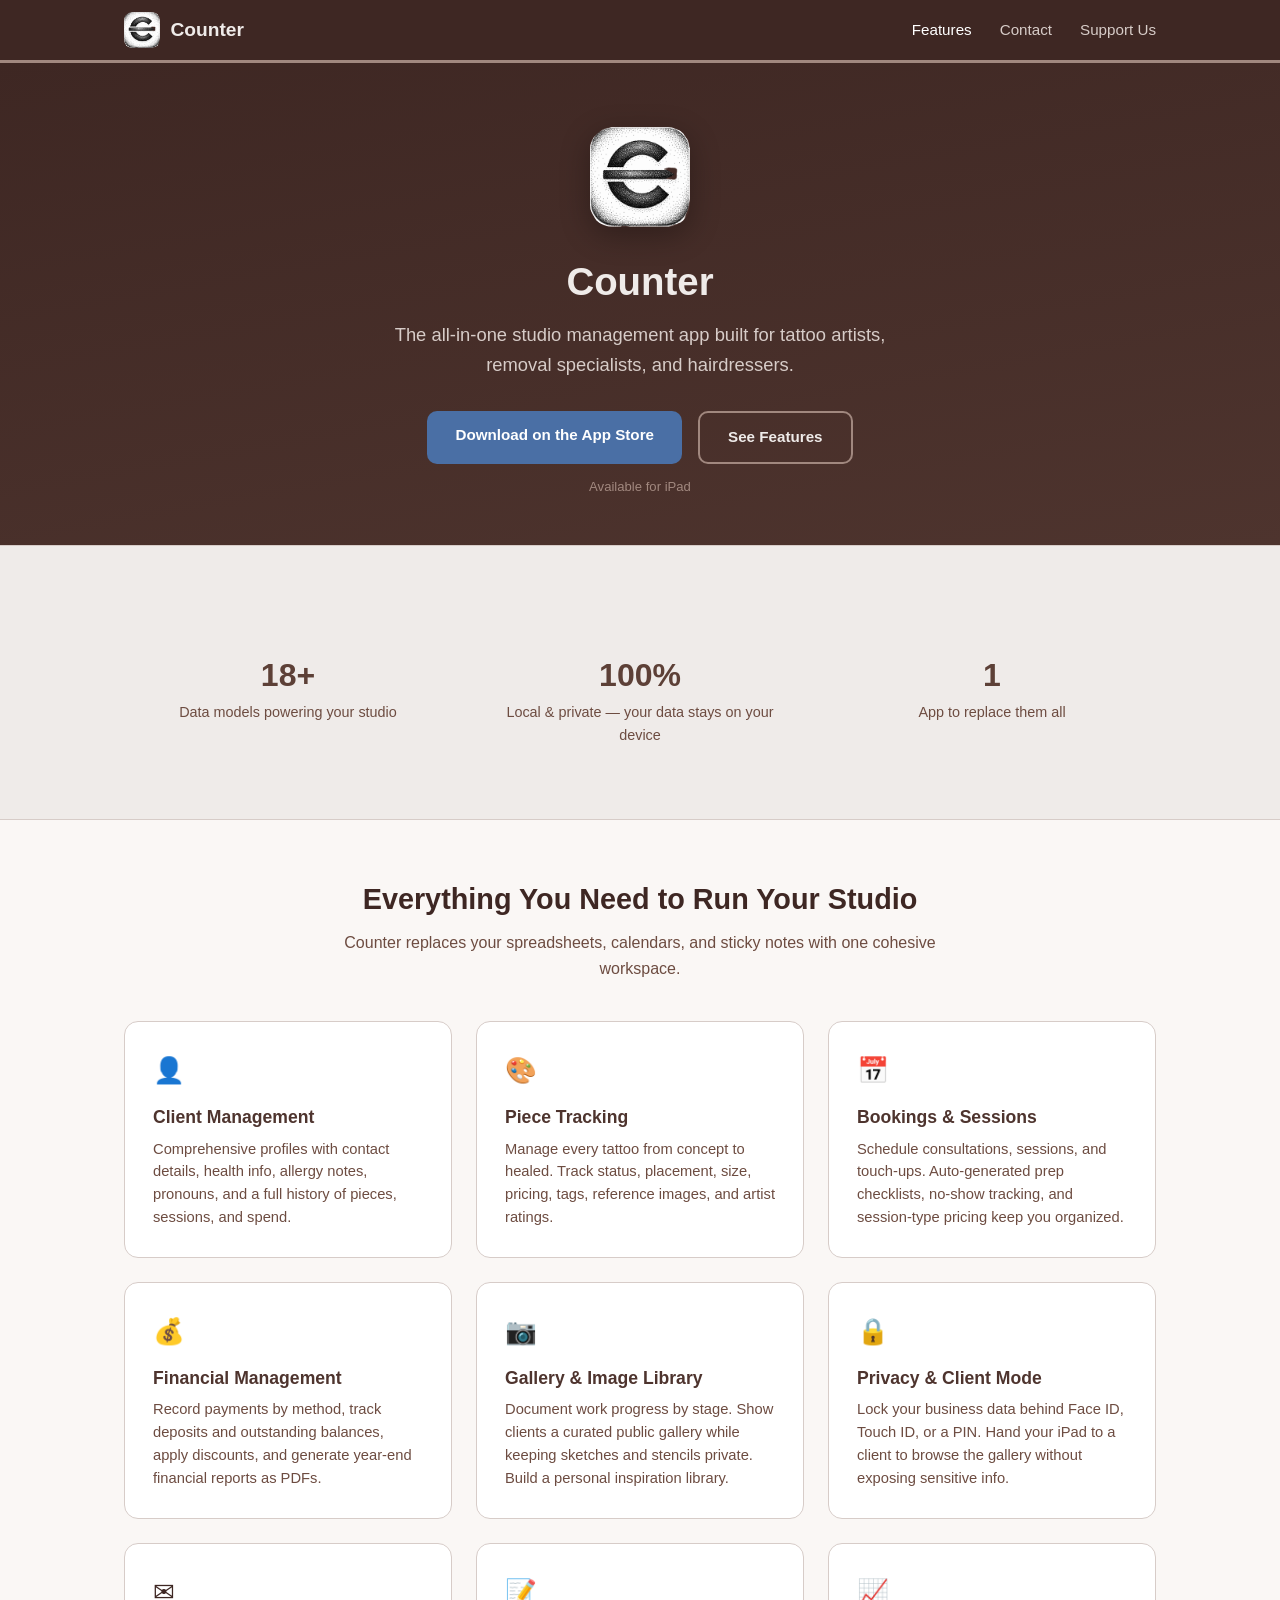
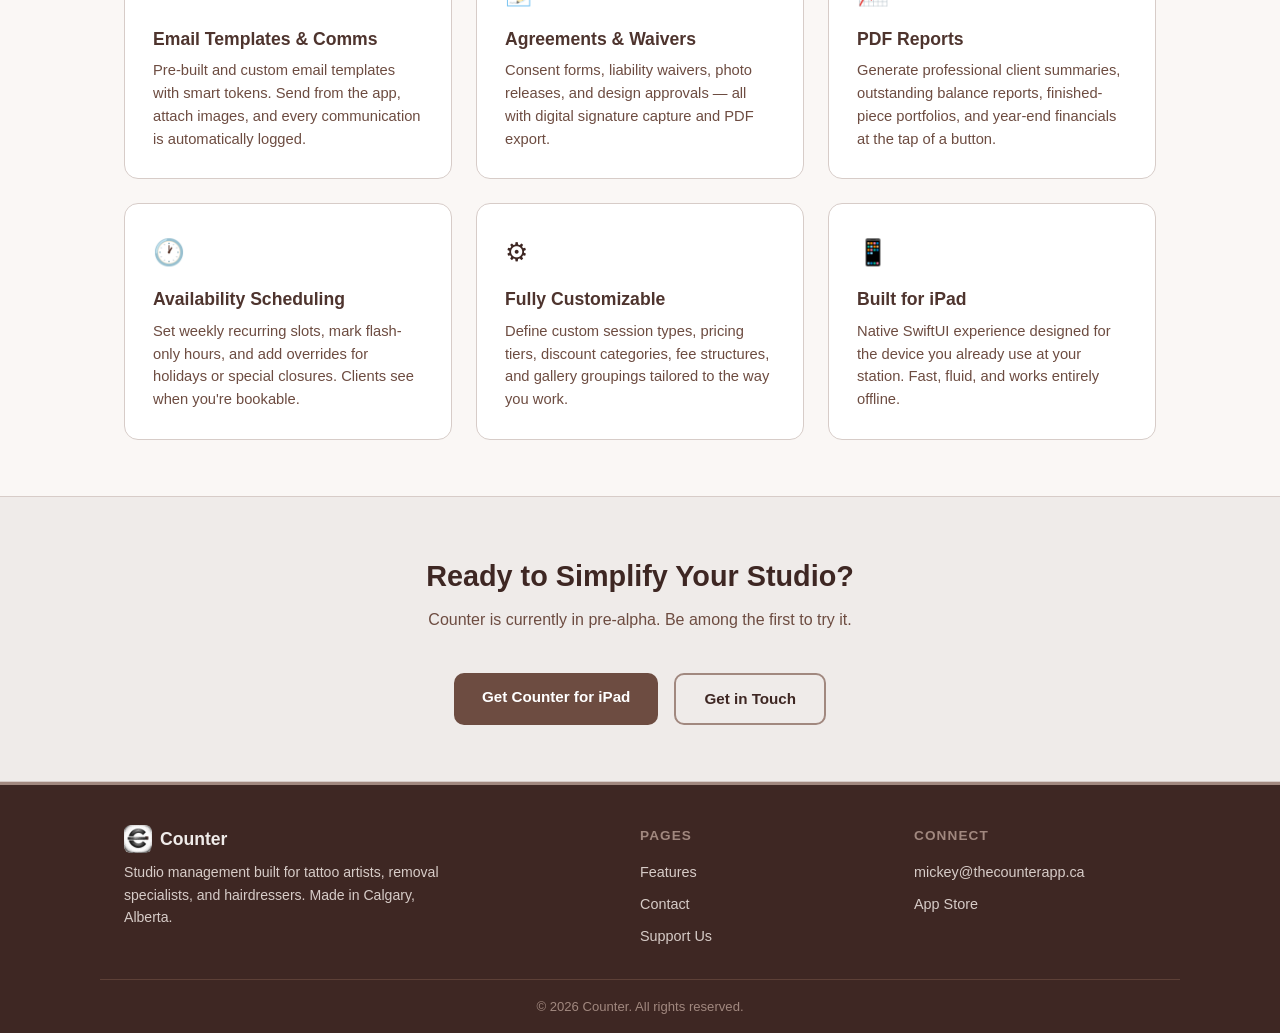
==== docs/index.html @ 28428e03 "Add GitHub Pages site with features, contact, and donate pages Co-Authored-By: Claude Opus 4.6 <nore" ====
<!DOCTYPE html>
<html lang="en">
<head>
  <meta charset="UTF-8">
  <meta name="viewport" content="width=device-width, initial-scale=1.0">
  <title>Counter &mdash; Studio Management for Creative Professionals</title>
  <link rel="icon" href="icon.png" type="image/png">
  <link rel="stylesheet" href="style.css">
</head>
<body>

<!-- ── Nav ── -->
<nav class="site-nav">
  <div class="nav-inner">
    <a href="index.html" class="nav-brand">
      <img src="icon.png" alt="Counter icon"> Counter
    </a>
    <button class="nav-toggle" aria-label="Menu" onclick="document.querySelector('.nav-links').classList.toggle('open')">
      <span></span><span></span><span></span>
    </button>
    <ul class="nav-links">
      <li><a href="index.html" class="active">Features</a></li>
      <li><a href="contact.html">Contact</a></li>
      <li><a href="donate.html">Support Us</a></li>
    </ul>
  </div>
</nav>

<!-- ── Hero ── -->
<header class="hero">
  <img src="icon.png" alt="Counter app icon" class="hero-icon">
  <h1>Counter</h1>
  <p class="tagline">The all-in-one studio management app built for tattoo artists, removal specialists, and hairdressers.</p>
  <div class="hero-buttons">
    <a href="#" class="btn btn-primary" onclick="alert('App Store link coming soon!');return false;">Download on the App&nbsp;Store</a>
    <a href="#features" class="btn btn-outline">See Features</a>
  </div>
  <p style="margin-top:0.75rem;font-size:0.82rem;color:var(--tan);">Available for iPad</p>
</header>

<!-- ── Stats Banner ── -->
<section class="highlight">
  <div class="section">
    <div class="highlight-grid">
      <div class="highlight-item">
        <div class="num">18+</div>
        <div class="label">Data models powering your studio</div>
      </div>
      <div class="highlight-item">
        <div class="num">100%</div>
        <div class="label">Local &amp; private &mdash; your data stays on your device</div>
      </div>
      <div class="highlight-item">
        <div class="num">1</div>
        <div class="label">App to replace them all</div>
      </div>
    </div>
  </div>
</section>

<!-- ── Features ── -->
<section class="section" id="features">
  <h2 class="section-title">Everything You Need to Run Your Studio</h2>
  <p class="section-subtitle">Counter replaces your spreadsheets, calendars, and sticky notes with one cohesive workspace.</p>

  <div class="features-grid">

    <div class="feature-card">
      <div class="icon">&#128100;</div>
      <h3>Client Management</h3>
      <p>Comprehensive profiles with contact details, health info, allergy notes, pronouns, and a full history of pieces, sessions, and spend.</p>
    </div>

    <div class="feature-card">
      <div class="icon">&#127912;</div>
      <h3>Piece Tracking</h3>
      <p>Manage every tattoo from concept to healed. Track status, placement, size, pricing, tags, reference images, and artist ratings.</p>
    </div>

    <div class="feature-card">
      <div class="icon">&#128197;</div>
      <h3>Bookings &amp; Sessions</h3>
      <p>Schedule consultations, sessions, and touch-ups. Auto-generated prep checklists, no-show tracking, and session-type pricing keep you organized.</p>
    </div>

    <div class="feature-card">
      <div class="icon">&#128176;</div>
      <h3>Financial Management</h3>
      <p>Record payments by method, track deposits and outstanding balances, apply discounts, and generate year-end financial reports as PDFs.</p>
    </div>

    <div class="feature-card">
      <div class="icon">&#128247;</div>
      <h3>Gallery &amp; Image Library</h3>
      <p>Document work progress by stage. Show clients a curated public gallery while keeping sketches and stencils private. Build a personal inspiration library.</p>
    </div>

    <div class="feature-card">
      <div class="icon">&#128274;</div>
      <h3>Privacy &amp; Client Mode</h3>
      <p>Lock your business data behind Face ID, Touch ID, or a PIN. Hand your iPad to a client to browse the gallery without exposing sensitive info.</p>
    </div>

    <div class="feature-card">
      <div class="icon">&#9993;</div>
      <h3>Email Templates &amp; Comms</h3>
      <p>Pre-built and custom email templates with smart tokens. Send from the app, attach images, and every communication is automatically logged.</p>
    </div>

    <div class="feature-card">
      <div class="icon">&#128221;</div>
      <h3>Agreements &amp; Waivers</h3>
      <p>Consent forms, liability waivers, photo releases, and design approvals &mdash; all with digital signature capture and PDF export.</p>
    </div>

    <div class="feature-card">
      <div class="icon">&#128200;</div>
      <h3>PDF Reports</h3>
      <p>Generate professional client summaries, outstanding balance reports, finished-piece portfolios, and year-end financials at the tap of a button.</p>
    </div>

    <div class="feature-card">
      <div class="icon">&#128336;</div>
      <h3>Availability Scheduling</h3>
      <p>Set weekly recurring slots, mark flash-only hours, and add overrides for holidays or special closures. Clients see when you're bookable.</p>
    </div>

    <div class="feature-card">
      <div class="icon">&#9881;</div>
      <h3>Fully Customizable</h3>
      <p>Define custom session types, pricing tiers, discount categories, fee structures, and gallery groupings tailored to the way you work.</p>
    </div>

    <div class="feature-card">
      <div class="icon">&#128241;</div>
      <h3>Built for iPad</h3>
      <p>Native SwiftUI experience designed for the device you already use at your station. Fast, fluid, and works entirely offline.</p>
    </div>

  </div>
</section>

<!-- ── CTA ── -->
<section class="highlight">
  <div class="section">
    <h2 class="section-title">Ready to Simplify Your Studio?</h2>
    <p class="section-subtitle">Counter is currently in pre-alpha. Be among the first to try it.</p>
    <div class="hero-buttons">
      <a href="#" class="btn btn-warm" onclick="alert('App Store link coming soon!');return false;">Get Counter for iPad</a>
      <a href="contact.html" class="btn btn-outline" style="color:var(--espresso);border-color:var(--tan);">Get in Touch</a>
    </div>
  </div>
</section>

<!-- ── Footer ── -->
<footer class="site-footer">
  <div class="footer-inner">
    <div>
      <div class="footer-brand"><img src="icon.png" alt="Counter"> Counter</div>
      <p style="font-size:0.88rem;max-width:320px;line-height:1.6;">Studio management built for tattoo artists, removal specialists, and hairdressers. Made in Calgary, Alberta.</p>
    </div>
    <div class="footer-col">
      <h4>Pages</h4>
      <ul>
        <li><a href="index.html">Features</a></li>
        <li><a href="contact.html">Contact</a></li>
        <li><a href="donate.html">Support Us</a></li>
      </ul>
    </div>
    <div class="footer-col">
      <h4>Connect</h4>
      <ul>
        <li><a href="mailto:mickey@thecounterapp.ca">mickey@thecounterapp.ca</a></li>
        <li><a href="#" onclick="alert('App Store link coming soon!');return false;">App Store</a></li>
      </ul>
    </div>
  </div>
  <div class="footer-bottom">
    &copy; 2026 Counter. All rights reserved.
  </div>
</footer>

</body>
</html>
---- docs/style.css ----
/* ── Counter – GitHub Pages Prototype ── */

:root {
  --espresso:   #3E2723;
  --dark-brown: #4E342E;
  --brown:      #5D4037;
  --warm-brown: #6D4C41;
  --tan:        #A1887F;
  --light-tan:  #D7CCC8;
  --cream:      #EFEBE9;
  --off-white:  #FAF7F5;
  --white:      #FFFFFF;
  --accent:     #4A6FA5;   /* muted blue from the icon pencil */
  --accent-hover:#3B5998;
  --text:       #3E2723;
  --text-light: #6D4C41;
}

/* ── Reset & Base ── */
*, *::before, *::after { box-sizing: border-box; margin: 0; padding: 0; }

html { scroll-behavior: smooth; }

body {
  font-family: -apple-system, BlinkMacSystemFont, "Segoe UI", Roboto, Helvetica, Arial, sans-serif;
  color: var(--text);
  background: var(--off-white);
  line-height: 1.6;
  -webkit-font-smoothing: antialiased;
}

img { max-width: 100%; display: block; }
a { color: var(--accent); text-decoration: none; }
a:hover { color: var(--accent-hover); }

/* ── Nav ── */
.site-nav {
  position: sticky;
  top: 0;
  z-index: 100;
  background: var(--espresso);
  border-bottom: 3px solid var(--tan);
}

.nav-inner {
  max-width: 1080px;
  margin: 0 auto;
  display: flex;
  align-items: center;
  justify-content: space-between;
  padding: 0.75rem 1.5rem;
}

.nav-brand {
  display: flex;
  align-items: center;
  gap: 0.65rem;
  color: var(--cream);
  font-weight: 700;
  font-size: 1.2rem;
  text-decoration: none;
}

.nav-brand img {
  width: 36px;
  height: 36px;
  border-radius: 8px;
}

.nav-links {
  display: flex;
  gap: 1.75rem;
  list-style: none;
}

.nav-links a {
  color: var(--light-tan);
  font-size: 0.95rem;
  font-weight: 500;
  transition: color 0.2s;
}

.nav-links a:hover,
.nav-links a.active {
  color: var(--white);
}

/* mobile nav toggle */
.nav-toggle { display: none; background: none; border: none; cursor: pointer; }
.nav-toggle span {
  display: block;
  width: 24px;
  height: 2px;
  background: var(--cream);
  margin: 5px 0;
  transition: 0.3s;
}

@media (max-width: 640px) {
  .nav-toggle { display: block; }
  .nav-links {
    display: none;
    flex-direction: column;
    position: absolute;
    top: 100%;
    left: 0;
    right: 0;
    background: var(--espresso);
    padding: 1rem 1.5rem;
    gap: 1rem;
    border-bottom: 3px solid var(--tan);
  }
  .nav-links.open { display: flex; }
}

/* ── Hero ── */
.hero {
  text-align: center;
  padding: 4rem 1.5rem 3rem;
  background: linear-gradient(170deg, var(--espresso) 0%, var(--dark-brown) 100%);
  color: var(--cream);
}

.hero-icon {
  width: 100px;
  height: 100px;
  border-radius: 22px;
  margin: 0 auto 1.5rem;
  box-shadow: 0 8px 30px rgba(0,0,0,0.3);
}

.hero h1 {
  font-size: 2.4rem;
  font-weight: 800;
  margin-bottom: 0.5rem;
}

.hero .tagline {
  font-size: 1.15rem;
  color: var(--light-tan);
  max-width: 540px;
  margin: 0 auto 2rem;
}

/* ── Buttons ── */
.btn {
  display: inline-block;
  padding: 0.75rem 1.75rem;
  border-radius: 10px;
  font-weight: 600;
  font-size: 0.95rem;
  transition: background 0.2s, transform 0.15s;
  cursor: pointer;
  border: none;
}

.btn:hover { transform: translateY(-1px); }

.btn-primary {
  background: var(--accent);
  color: var(--white);
}
.btn-primary:hover { background: var(--accent-hover); color: var(--white); }

.btn-outline {
  background: transparent;
  color: var(--cream);
  border: 2px solid var(--tan);
}
.btn-outline:hover { background: var(--tan); color: var(--espresso); }

.btn-warm {
  background: var(--warm-brown);
  color: var(--white);
}
.btn-warm:hover { background: var(--brown); color: var(--white); }

.hero-buttons {
  display: flex;
  gap: 1rem;
  justify-content: center;
  flex-wrap: wrap;
}

/* ── Section Containers ── */
.section {
  max-width: 1080px;
  margin: 0 auto;
  padding: 3.5rem 1.5rem;
}

.section-title {
  font-size: 1.8rem;
  font-weight: 700;
  text-align: center;
  margin-bottom: 0.5rem;
  color: var(--espresso);
}

.section-subtitle {
  text-align: center;
  color: var(--text-light);
  margin-bottom: 2.5rem;
  max-width: 600px;
  margin-left: auto;
  margin-right: auto;
}

/* ── Feature Cards ── */
.features-grid {
  display: grid;
  grid-template-columns: repeat(auto-fill, minmax(300px, 1fr));
  gap: 1.5rem;
}

.feature-card {
  background: var(--white);
  border: 1px solid var(--light-tan);
  border-radius: 14px;
  padding: 1.75rem;
  transition: box-shadow 0.2s, transform 0.2s;
}

.feature-card:hover {
  box-shadow: 0 6px 24px rgba(62,39,35,0.1);
  transform: translateY(-2px);
}

.feature-card .icon {
  font-size: 1.6rem;
  margin-bottom: 0.75rem;
}

.feature-card h3 {
  font-size: 1.1rem;
  font-weight: 700;
  margin-bottom: 0.4rem;
  color: var(--dark-brown);
}

.feature-card p {
  font-size: 0.92rem;
  color: var(--text-light);
  line-height: 1.55;
}

/* ── Highlight Banner ── */
.highlight {
  background: var(--cream);
  border-top: 1px solid var(--light-tan);
  border-bottom: 1px solid var(--light-tan);
}

.highlight .section {
  text-align: center;
}

.highlight-grid {
  display: grid;
  grid-template-columns: repeat(auto-fit, minmax(180px, 1fr));
  gap: 1.5rem;
  margin-top: 2rem;
}

.highlight-item {
  padding: 1rem;
}

.highlight-item .num {
  font-size: 2rem;
  font-weight: 800;
  color: var(--brown);
}

.highlight-item .label {
  font-size: 0.9rem;
  color: var(--text-light);
}

/* ── Contact / Form Styles ── */
.contact-layout {
  display: grid;
  grid-template-columns: 1fr 1fr;
  gap: 3rem;
  align-items: start;
}

@media (max-width: 720px) {
  .contact-layout { grid-template-columns: 1fr; }
}

.contact-info h2 {
  font-size: 1.5rem;
  color: var(--espresso);
  margin-bottom: 1rem;
}

.contact-info p {
  color: var(--text-light);
  margin-bottom: 1.5rem;
  line-height: 1.7;
}

.contact-detail {
  display: flex;
  align-items: flex-start;
  gap: 0.75rem;
  margin-bottom: 1.25rem;
}

.contact-detail .cd-icon {
  font-size: 1.2rem;
  flex-shrink: 0;
  margin-top: 0.15rem;
}

.contact-detail .cd-text {
  font-size: 0.95rem;
  color: var(--text);
}

.contact-detail .cd-text a { color: var(--accent); }

.form-card {
  background: var(--white);
  border: 1px solid var(--light-tan);
  border-radius: 14px;
  padding: 2rem;
}

.form-card h3 {
  font-size: 1.2rem;
  margin-bottom: 1.25rem;
  color: var(--espresso);
}

.form-group {
  margin-bottom: 1rem;
}

.form-group label {
  display: block;
  font-size: 0.85rem;
  font-weight: 600;
  color: var(--brown);
  margin-bottom: 0.3rem;
}

.form-group input,
.form-group textarea,
.form-group select {
  width: 100%;
  padding: 0.65rem 0.85rem;
  border: 1px solid var(--light-tan);
  border-radius: 8px;
  font-size: 0.95rem;
  font-family: inherit;
  background: var(--off-white);
  color: var(--text);
  transition: border-color 0.2s;
}

.form-group input:focus,
.form-group textarea:focus,
.form-group select:focus {
  outline: none;
  border-color: var(--tan);
  box-shadow: 0 0 0 3px rgba(161,136,127,0.15);
}

.form-group textarea { resize: vertical; min-height: 100px; }

/* ── Donate Styles ── */
.donate-intro {
  text-align: center;
  max-width: 640px;
  margin: 0 auto 2.5rem;
  color: var(--text-light);
  line-height: 1.7;
}

.donate-tiers {
  display: grid;
  grid-template-columns: repeat(auto-fit, minmax(240px, 1fr));
  gap: 1.5rem;
  margin-bottom: 2.5rem;
}

.tier-card {
  background: var(--white);
  border: 2px solid var(--light-tan);
  border-radius: 14px;
  padding: 2rem;
  text-align: center;
  transition: border-color 0.2s, box-shadow 0.2s;
}

.tier-card:hover {
  border-color: var(--tan);
  box-shadow: 0 6px 24px rgba(62,39,35,0.08);
}

.tier-card.featured {
  border-color: var(--warm-brown);
  position: relative;
}

.tier-card.featured::before {
  content: "Popular";
  position: absolute;
  top: -12px;
  left: 50%;
  transform: translateX(-50%);
  background: var(--warm-brown);
  color: var(--white);
  font-size: 0.75rem;
  font-weight: 700;
  padding: 0.2rem 0.8rem;
  border-radius: 20px;
}

.tier-card .tier-emoji { font-size: 2rem; margin-bottom: 0.5rem; }
.tier-card .tier-name {
  font-weight: 700;
  font-size: 1rem;
  color: var(--dark-brown);
  margin-bottom: 0.25rem;
}
.tier-card .tier-price {
  font-size: 1.8rem;
  font-weight: 800;
  color: var(--espresso);
  margin-bottom: 0.5rem;
}
.tier-card .tier-desc {
  font-size: 0.88rem;
  color: var(--text-light);
  margin-bottom: 1.25rem;
  line-height: 1.5;
}

/* ── Footer ── */
.site-footer {
  background: var(--espresso);
  color: var(--light-tan);
  border-top: 3px solid var(--tan);
}

.footer-inner {
  max-width: 1080px;
  margin: 0 auto;
  padding: 2.5rem 1.5rem 1.5rem;
  display: grid;
  grid-template-columns: 2fr 1fr 1fr;
  gap: 2rem;
}

@media (max-width: 640px) {
  .footer-inner { grid-template-columns: 1fr; }
}

.footer-brand {
  display: flex;
  align-items: center;
  gap: 0.5rem;
  font-weight: 700;
  font-size: 1.1rem;
  color: var(--cream);
  margin-bottom: 0.5rem;
}

.footer-brand img {
  width: 28px;
  height: 28px;
  border-radius: 6px;
}

.footer-col h4 {
  font-size: 0.85rem;
  text-transform: uppercase;
  letter-spacing: 0.08em;
  color: var(--tan);
  margin-bottom: 0.75rem;
}

.footer-col ul { list-style: none; }
.footer-col ul li { margin-bottom: 0.4rem; }
.footer-col ul a {
  color: var(--light-tan);
  font-size: 0.9rem;
  transition: color 0.2s;
}
.footer-col ul a:hover { color: var(--white); }

.footer-bottom {
  max-width: 1080px;
  margin: 0 auto;
  padding: 1rem 1.5rem;
  border-top: 1px solid var(--brown);
  text-align: center;
  font-size: 0.82rem;
  color: var(--tan);
}

/* ── Utility ── */
.text-center { text-align: center; }
.mt-2 { margin-top: 2rem; }
.mb-1 { margin-bottom: 1rem; }
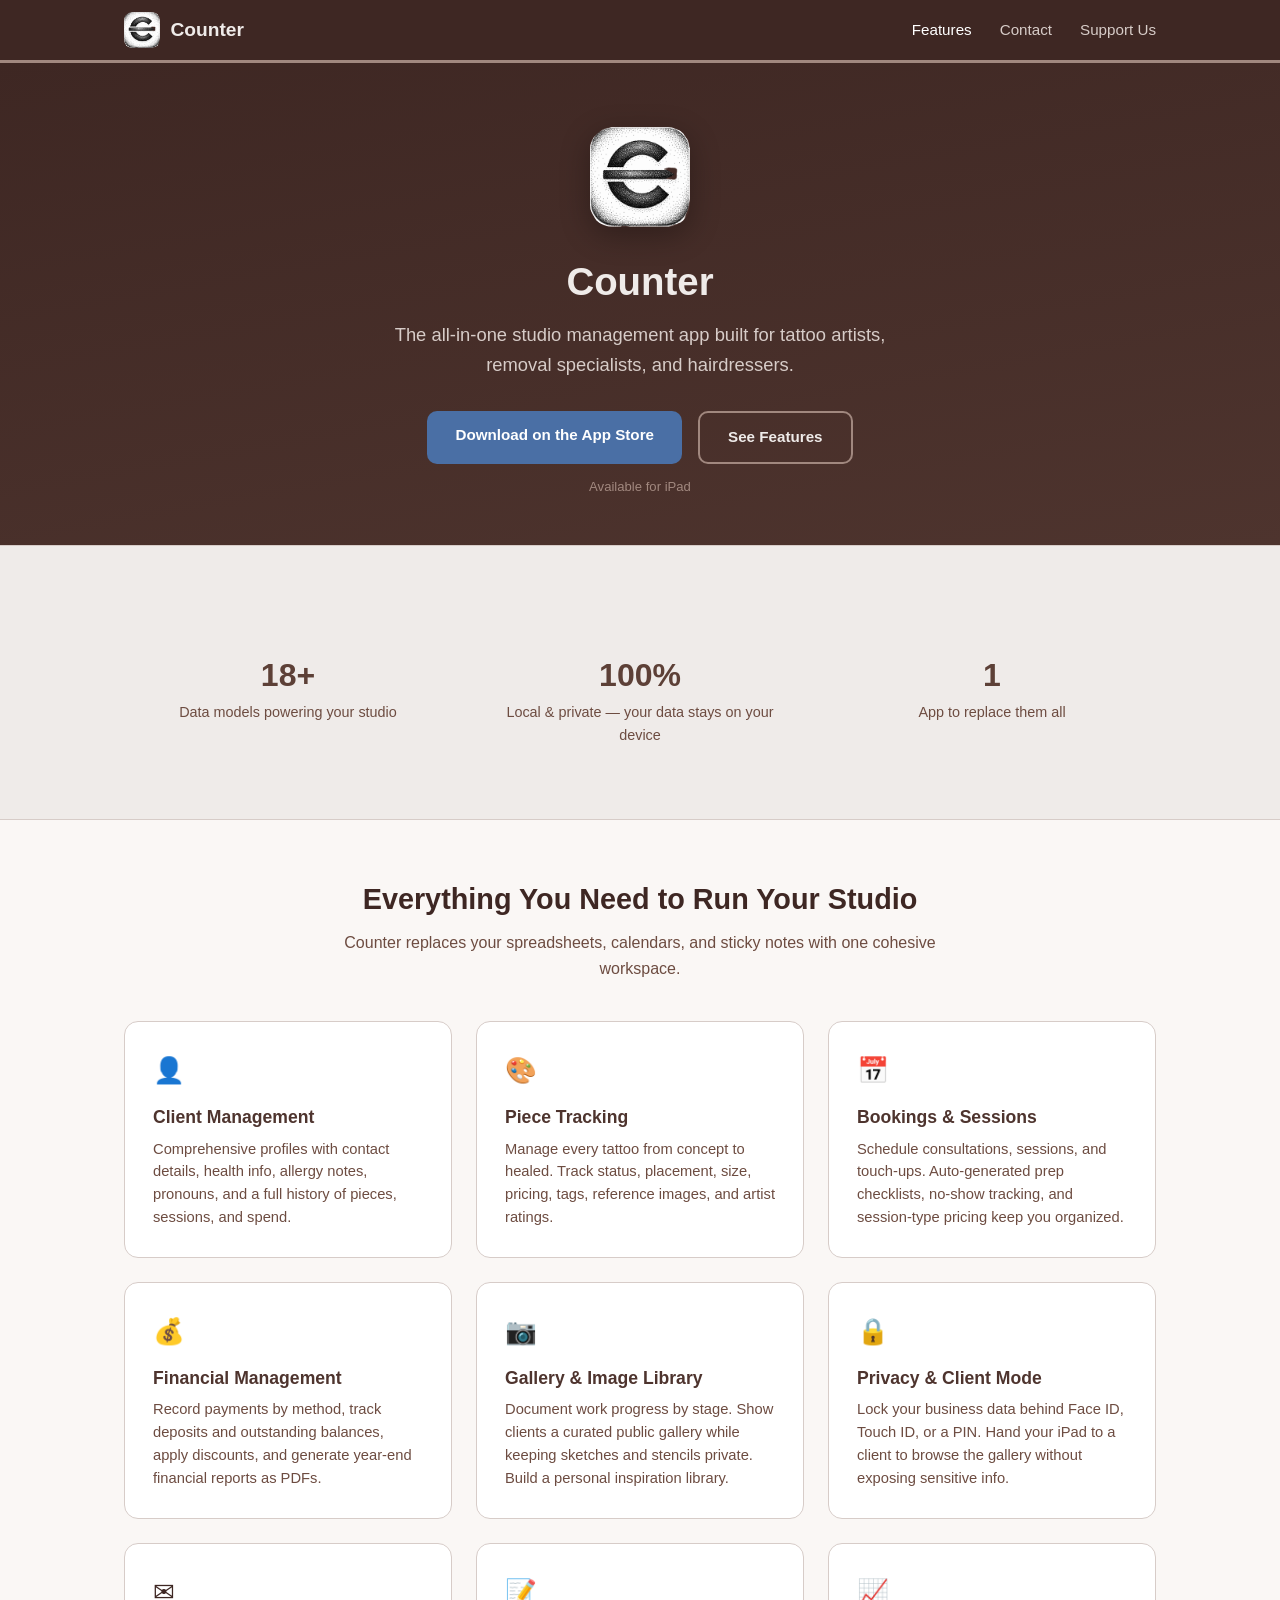
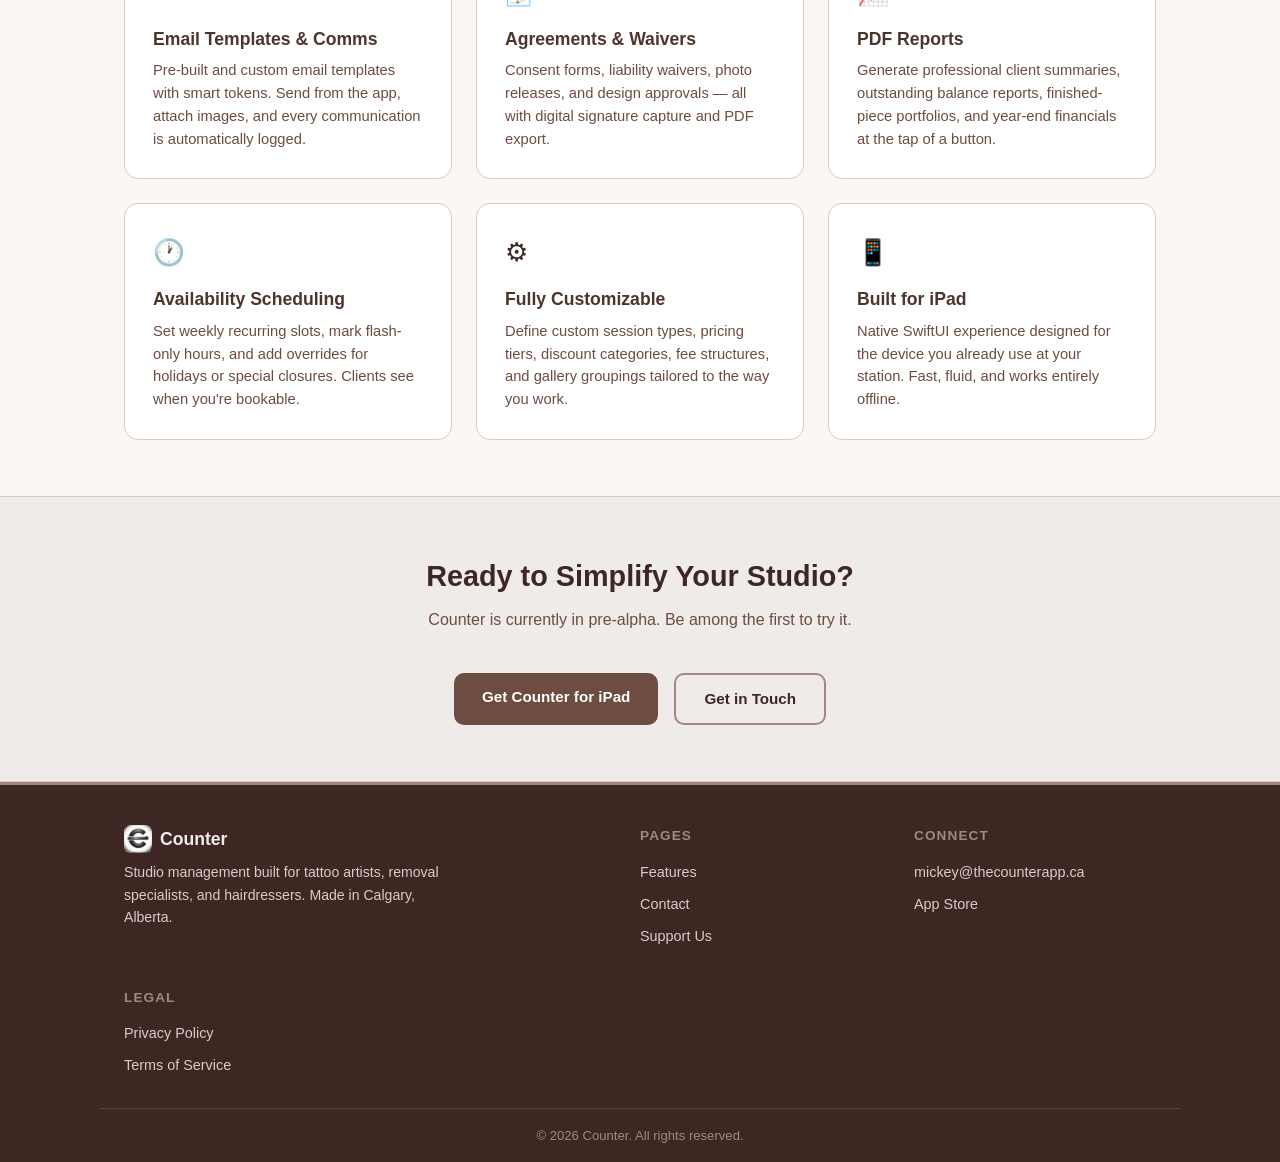
==== commit d371c4aa: "Add Legal footer column to all public pages privacy.html and terms.html already had a Legal footer s" ====
--- a/docs/index.html
+++ b/docs/index.html
@@ -174,6 +174,13 @@
         <li><a href="#" onclick="alert('App Store link coming soon!');return false;">App Store</a></li>
       </ul>
     </div>
+    <div class="footer-col">
+      <h4>Legal</h4>
+      <ul>
+        <li><a href="privacy.html">Privacy Policy</a></li>
+        <li><a href="terms.html">Terms of Service</a></li>
+      </ul>
+    </div>
   </div>
   <div class="footer-bottom">
     &copy; 2026 Counter. All rights reserved.
--- a/docs/style.css
+++ b/docs/style.css
@@ -371,72 +371,113 @@
 .form-group textarea { resize: vertical; min-height: 100px; }
 
 /* ── Donate Styles ── */
-.donate-intro {
-  text-align: center;
-  max-width: 640px;
-  margin: 0 auto 2.5rem;
-  color: var(--text-light);
-  line-height: 1.7;
-}
-
+/* ── Donate Tiers (matches in-app layout) ── */
 .donate-tiers {
-  display: grid;
-  grid-template-columns: repeat(auto-fit, minmax(240px, 1fr));
-  gap: 1.5rem;
-  margin-bottom: 2.5rem;
+  display: flex;
+  flex-direction: column;
+  gap: 1rem;
+  max-width: 620px;
+  margin: 0 auto 2rem;
 }
 
 .tier-card {
   background: var(--white);
-  border: 2px solid var(--light-tan);
-  border-radius: 14px;
-  padding: 2rem;
-  text-align: center;
-  transition: border-color 0.2s, box-shadow 0.2s;
+  border: 1px solid var(--light-tan);
+  border-radius: 16px;
+  padding: 1.25rem 1.5rem;
+  transition: box-shadow 0.2s;
+  box-shadow: 0 2px 8px rgba(0,0,0,0.06);
+  position: relative;
 }
 
 .tier-card:hover {
-  border-color: var(--tan);
-  box-shadow: 0 6px 24px rgba(62,39,35,0.08);
-}
-
-.tier-card.featured {
-  border-color: var(--warm-brown);
-  position: relative;
+  box-shadow: 0 6px 24px rgba(62,39,35,0.1);
 }
 
 .tier-card.featured::before {
   content: "Popular";
   position: absolute;
-  top: -12px;
-  left: 50%;
-  transform: translateX(-50%);
-  background: var(--warm-brown);
+  top: -11px;
+  right: 16px;
+  background: var(--accent);
   color: var(--white);
-  font-size: 0.75rem;
+  font-size: 0.7rem;
   font-weight: 700;
-  padding: 0.2rem 0.8rem;
+  padding: 0.2rem 0.75rem;
   border-radius: 20px;
-}
-
-.tier-card .tier-emoji { font-size: 2rem; margin-bottom: 0.5rem; }
+  letter-spacing: 0.03em;
+}
+
+.tier-header {
+  display: flex;
+  align-items: center;
+  gap: 0.85rem;
+  margin-bottom: 0.75rem;
+}
+
+.tier-icon {
+  width: 44px;
+  height: 44px;
+  border-radius: 10px;
+  display: flex;
+  align-items: center;
+  justify-content: center;
+  font-size: 1.2rem;
+  flex-shrink: 0;
+}
+
 .tier-card .tier-name {
   font-weight: 700;
   font-size: 1rem;
   color: var(--dark-brown);
-  margin-bottom: 0.25rem;
-}
+  line-height: 1.2;
+}
+
+.tier-price-row {
+  display: flex;
+  align-items: baseline;
+  gap: 0.3rem;
+}
+
 .tier-card .tier-price {
-  font-size: 1.8rem;
-  font-weight: 800;
-  color: var(--espresso);
+  font-size: 1rem;
+  font-weight: 600;
+}
+
+.tier-card .tier-freq {
+  font-size: 0.8rem;
+  color: var(--text-light);
+}
+
+.tier-card .tier-desc {
+  font-size: 0.9rem;
+  color: var(--text);
+  opacity: 0.85;
+  line-height: 1.55;
   margin-bottom: 0.5rem;
 }
-.tier-card .tier-desc {
-  font-size: 0.88rem;
+
+.tier-card .tier-footnote {
+  font-size: 0.8rem;
   color: var(--text-light);
-  margin-bottom: 1.25rem;
+  margin-bottom: 0.75rem;
   line-height: 1.5;
+}
+
+.tier-btn-row {
+  display: flex;
+  align-items: center;
+}
+
+.tier-status {
+  font-size: 0.9rem;
+  font-weight: 500;
+  color: var(--text-light);
+}
+
+.tier-btn {
+  width: 100%;
+  text-align: center;
 }
 
 /* ── Footer ── */
@@ -502,6 +543,172 @@
   color: var(--tan);
 }
 
+/* ── Legal Pages (Privacy / Terms) ── */
+.legal {
+  max-width: 760px;
+  margin: 0 auto;
+  padding: 3rem 1.5rem 4rem;
+  color: var(--text);
+}
+
+.legal h1 {
+  font-size: 2rem;
+  font-weight: 800;
+  color: var(--espresso);
+  margin-bottom: 0.4rem;
+}
+
+.legal .legal-meta {
+  color: var(--text-light);
+  font-size: 0.88rem;
+  margin-bottom: 2rem;
+}
+
+.legal h2 {
+  font-size: 1.35rem;
+  font-weight: 700;
+  color: var(--dark-brown);
+  margin: 2.25rem 0 0.6rem;
+  padding-top: 0.5rem;
+  border-top: 1px solid var(--light-tan);
+}
+
+.legal h2:first-of-type { border-top: none; padding-top: 0; }
+
+.legal h3 {
+  font-size: 1.05rem;
+  font-weight: 700;
+  color: var(--brown);
+  margin: 1.5rem 0 0.4rem;
+}
+
+.legal p,
+.legal ul,
+.legal ol {
+  font-size: 0.95rem;
+  line-height: 1.7;
+  margin-bottom: 1rem;
+  color: var(--text);
+}
+
+.legal ul,
+.legal ol {
+  padding-left: 1.4rem;
+}
+
+.legal li { margin-bottom: 0.4rem; }
+
+.legal strong { color: var(--espresso); }
+
+.legal a { color: var(--accent); text-decoration: underline; }
+.legal a:hover { color: var(--accent-hover); }
+
+.legal code {
+  font-family: ui-monospace, SFMono-Regular, Menlo, monospace;
+  font-size: 0.85em;
+  background: var(--cream);
+  padding: 0.1em 0.35em;
+  border-radius: 4px;
+}
+
+.legal hr {
+  border: none;
+  border-top: 1px solid var(--light-tan);
+  margin: 2rem 0;
+}
+
+/* Loud DRAFT banner — must be impossible to miss */
+.draft-banner {
+  background: #FFF4E5;
+  border: 2px solid #C77700;
+  border-left: 6px solid #C77700;
+  border-radius: 10px;
+  padding: 1.25rem 1.5rem;
+  margin-bottom: 2rem;
+  color: #5A3300;
+}
+
+.draft-banner .draft-label {
+  display: inline-block;
+  background: #C77700;
+  color: var(--white);
+  font-weight: 800;
+  font-size: 0.78rem;
+  letter-spacing: 0.08em;
+  text-transform: uppercase;
+  padding: 0.25rem 0.6rem;
+  border-radius: 4px;
+  margin-bottom: 0.6rem;
+}
+
+.draft-banner h2 {
+  border: none;
+  padding: 0;
+  margin: 0 0 0.5rem;
+  font-size: 1.15rem;
+  color: #5A3300;
+}
+
+.draft-banner p {
+  font-size: 0.92rem;
+  margin-bottom: 0.5rem;
+  color: #5A3300;
+}
+
+.draft-banner p:last-child { margin-bottom: 0; }
+
+/* Inline VERIFY / DECIDE flags inside the body copy */
+.legal .flag {
+  display: inline-block;
+  background: #FFF4E5;
+  border: 1px solid #C77700;
+  color: #5A3300;
+  font-size: 0.78rem;
+  font-weight: 600;
+  padding: 0.05rem 0.4rem;
+  border-radius: 4px;
+  margin: 0 0.15rem;
+  vertical-align: baseline;
+}
+
+/* Review checklist at the bottom of each draft */
+.review-checklist {
+  background: var(--cream);
+  border: 1px solid var(--light-tan);
+  border-radius: 10px;
+  padding: 1.25rem 1.5rem;
+  margin-top: 2rem;
+}
+
+.review-checklist h2 {
+  border: none;
+  padding: 0;
+  margin: 0 0 0.75rem;
+  font-size: 1.1rem;
+}
+
+.review-checklist ul {
+  list-style: none;
+  padding-left: 0;
+  margin-bottom: 0;
+}
+
+.review-checklist li {
+  font-size: 0.9rem;
+  padding-left: 1.6rem;
+  position: relative;
+  margin-bottom: 0.4rem;
+}
+
+.review-checklist li::before {
+  content: "☐";
+  position: absolute;
+  left: 0;
+  top: 0;
+  color: var(--brown);
+  font-size: 1rem;
+}
+
 /* ── Utility ── */
 .text-center { text-align: center; }
 .mt-2 { margin-top: 2rem; }
